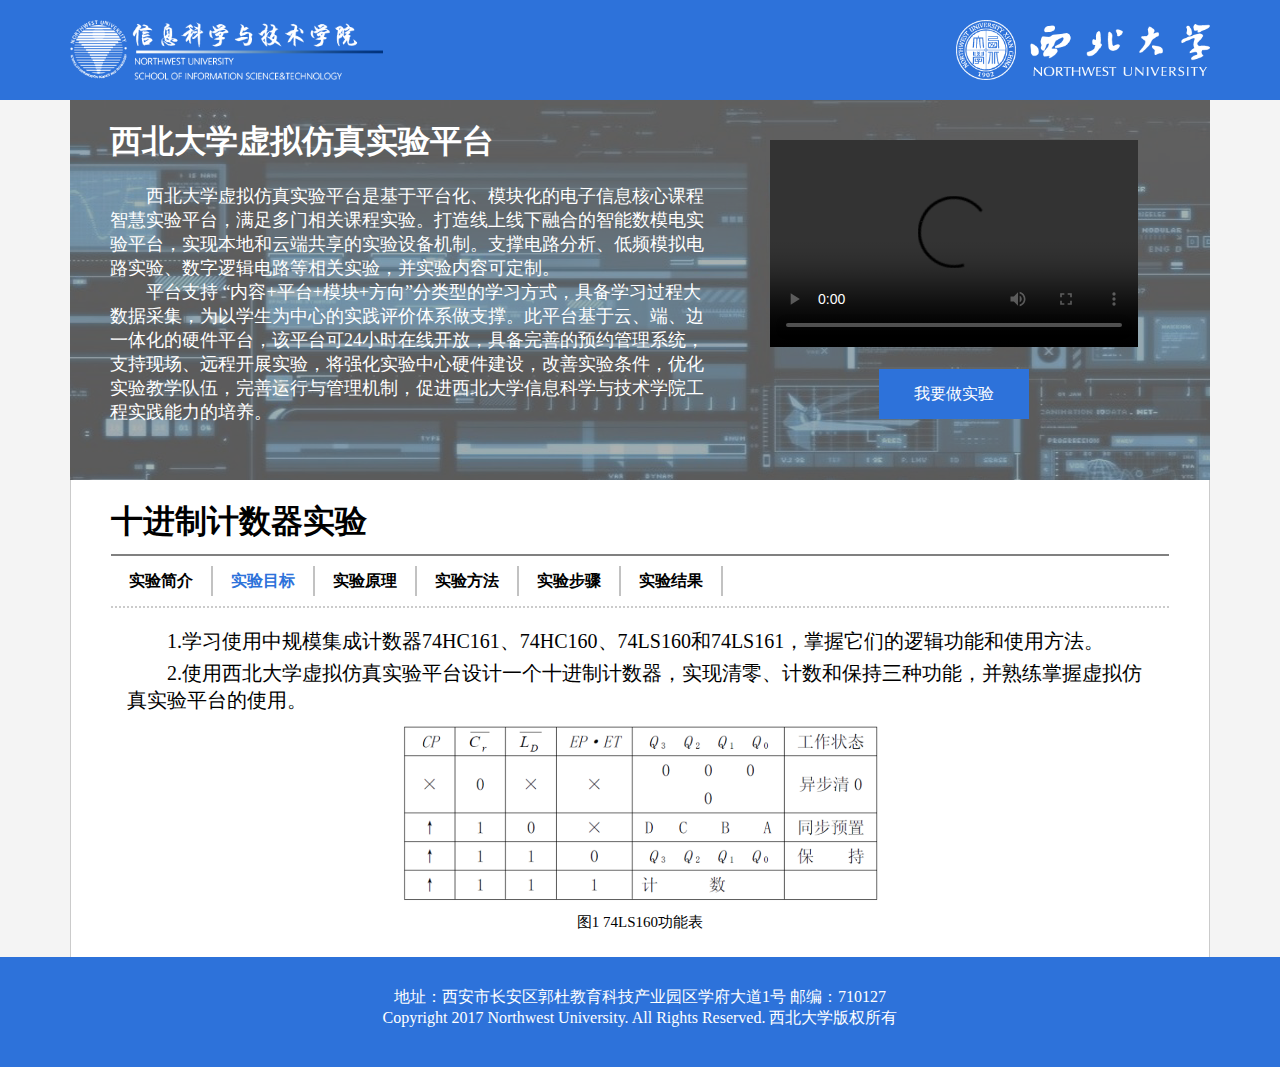
==== html/index.html @ e0c57e28 "nwucal css html imgs" ====
<!DOCTYPE html>
<html lang="en">
<head>
    <meta charset="UTF-8">
    <meta name="viewport" content="width=device-width, initial-scale=1.0">
    <title>十进制计数器虚拟仿真实验-西北大学虚拟仿真实验平台</title>
    <link rel="stylesheet" href="../css/index.css">
</head>
<body>
    <div class="header">
        <div class="headcontent">
            <a href="https://ist.nwu.edu.cn/"><img class="headleft" src="../images/headleft.jpg" alt="西北大学信息科学与技术学院" title="西北大学信息科学与技术学院"></a>
            <a href="https://www.nwu.edu.cn/"><img class="headright" src="../images/headright.png" alt="西北大学" title="西北大学"></a>
        </div>
    </div>
    <div class="banner">
        <div class="bannerleft">
            <div class="text">
                <h1>西北大学虚拟仿真实验平台</h1>
                <p class="introduction">西北大学虚拟仿真实验平台是基于平台化、模块化的电子信息核心课程智慧实验平台，满足多门相关课程实验。打造线上线下融合的智能数模电实验平台，实现本地和云端共享的实验设备机制。支撑电路分析、低频模拟电路实验、数字逻辑电路等相关实验，并实验内容可定制。</p>
                <p class="introduction">平台支持 “内容+平台+模块+方向”分类型的学习方式，具备学习过程大数据采集，为以学生为中心的实践评价体系做支撑。此平台基于云、端、边一体化的硬件平台，该平台可24小时在线开放，具备完善的预约管理系统，支持现场、远程开展实验，将强化实验中心硬件建设，改善实验条件，优化实验教学队伍，完善运行与管理机制，促进西北大学信息科学与技术学院工程实践能力的培养。</p>
            </div>
        </div>
        <div class="bannerright">
            <div class="video">
                <video src="../video/video.mp4" controls>123</video>
            </div>
            <div class="buttonscope">
                <div class="button">
                    <a href="http://minibox.elflect.com/"><div class="excercisebutton" title="点击开始实验">我要做实验</div></a>
                </div class="button">
            </div>
        </div>
    </div>
    <div class="wrapper">
        <div class="title">
            <h1>十进制计数器实验</h1>
        </div>
        <div class="label">
            <ul>
                <li><a href="./introduce.html">实验简介</a></li>
                <li class="selected">实验目标</li>
                <li><a href="./theory.html">实验原理</a></li>
                <li><a href="./method.html">实验方法</a></li>
                <li><a href="./procedure.html">实验步骤</a></li>
                <li><a href="./result.html">实验结果</a></li>
            </ul>
        </div>
        <div class="text">
            <p>1.学习使用中规模集成计数器74HC161、74HC160、74LS160和74LS161，掌握它们的逻辑功能和使用方法。</p>
            <p>2.使用西北大学虚拟仿真实验平台设计一个十进制计数器，实现清零、计数和保持三种功能，并熟练掌握虚拟仿真实验平台的使用。
            </p>
            <img src="../images/index01.png" height="190px" alt="74LS160功能表" title="74LS160功能表">
            <p class="picture">图1 74LS160功能表</p>
        </div>
    </div>
    <div class="footer">
        <div class="content">
            <p>地址：西安市长安区郭杜教育科技产业园区学府大道1号 邮编：710127</p>
            <p>Copyright 2017 Northwest University. All Rights Reserved. 西北大学版权所有</p>
        </div>
    </div>  
</body>
</html>
---- css/index.css ----
*{
    margin: 0;
    padding: 0;
}
a{
    text-decoration: none;
}

body{
    background-color: rgb(244,244,244);
    display: flex;
    flex-direction: column;
    min-height: 100vh;
}

.header{
    height: 100px;
    background-color: rgb(45,114,218);
}
.header .headcontent{
    margin: 0 auto;
    padding: 20px;
    width: 1140px;
}
.header .headcontent .headleft{
    float: left;
    height: 60px;
}
.header .headcontent .headright{
    float: right;
    height: 60px;
}

.banner{
    box-sizing: border-box;
    margin: 0 auto;
    padding: 20px 40px 20px 40px;
    width: 1140px;
    height: 380px;
    background-image: url(../images/banner.png);
}
.banner .bannerleft{
    display: inline-block;
    box-sizing: border-box;
    margin-right: 40px;
    
    width: 600px;
    height: 300px;
}
.banner .bannerleft .text{
    box-sizing: border-box;
    margin-right: 40px;

    width: 600px;
    height: 300px;
}
.banner .bannerleft .text h1{
    float: left;
    padding-bottom: 20px;
    color: white;
    font-size: 32px;
}
.banner .bannerleft .text .introduction {
    float: left;
    text-indent: 2em;
    color: white;
    font-size: 18px;
}

.banner .bannerright{
    display: inline-block;
    box-sizing: border-box;
    padding: 20px 0 0 0;

    width: 400px;
    height: 300px;
}
.banner .bannerright .video{
    box-sizing: border-box;
    float: right;
    display: inline-block;
    box-sizing: border-box;
    padding: 0 16px 0 16px;

    width: 400px;
    height: 207px;
}
.banner .bannerright .video video{
    width: 368px;
    height: 207px;
}

.banner .bannerright .buttonscope{
    float: right;
    display: inline-block;
    box-sizing: border-box;
    padding: 21.5px 0 21.5px 0;

    width: 400px;
    height: 93px;
}
.banner .bannerright .buttonscope .button{
    margin: 0 auto;
    text-align: center;
    width: 150px;
    height: 50px;
}
.banner .bannerright .buttonscope .button .excercisebutton{
    margin: 0 auto;
    text-align: center;
    width: 150px;
    height: 50px;
    line-height: 50px;
    background-color: rgb(45,114,218);
    color: white;
}
.banner .bannerright .buttonscope .button .excercisebutton:hover{
    background-color: rgb(196, 127, 0);
}

.wrapper{
    box-sizing: border-box;
    margin: 0 auto;
    padding: 20px 40px 20px 40px;
    width: 1140px;
    border-left: 1px solid rgb(203, 203, 203);
    border-right: 1px solid rgb(203, 203, 203);
    background-color: rgb(255, 255, 255);

    flex-grow: 1;
    overflow-y: auto;
}
.wrapper .title{
    margin-bottom: 10px;
    padding-bottom: 10px;
    border-bottom: 2px solid grey;
}
.wrapper .label{
    margin-bottom: 20px;
    padding-bottom: 10px;
    border-bottom: 2px dotted rgb(203, 203, 203);
    height: 30px;
}
.wrapper .label ul{
    list-style: none;
}
.wrapper .label ul li{
    float: left;
    border-right: 2px solid rgb(194, 194, 194);
    text-decoration: none;
    width: 100px;
    height: 30px;
    text-align: center;
    font-weight: 600;
    line-height: 30px;
}
.wrapper .label ul .selected{
    color: rgb(45,114,218);
}
.wrapper .label ul li a{
    color: black;
}
.wrapper .text{
    text-indent: 40px;
    padding: 0px 16px 0px 16px;
    text-align: center;
}
.wrapper .text p{
    text-align: left;
    font-size: 20px;
    padding-bottom: 5px;
}
.wrapper .text .picture{
    text-align: center;
    text-indent: 0;
    font-size: 15px;
    padding-bottom: 5px;
}

.footer{
    height: 110px;
    background-color: rgb(45,114,218);
    position: sticky;
}
.footer .content{
    box-sizing: border-box;
    margin: 0 auto;
    padding: 30px 40px 30px 40px;
    width: 1140px;
    text-align: center;
}
.footer .content p{
    color: white;
}
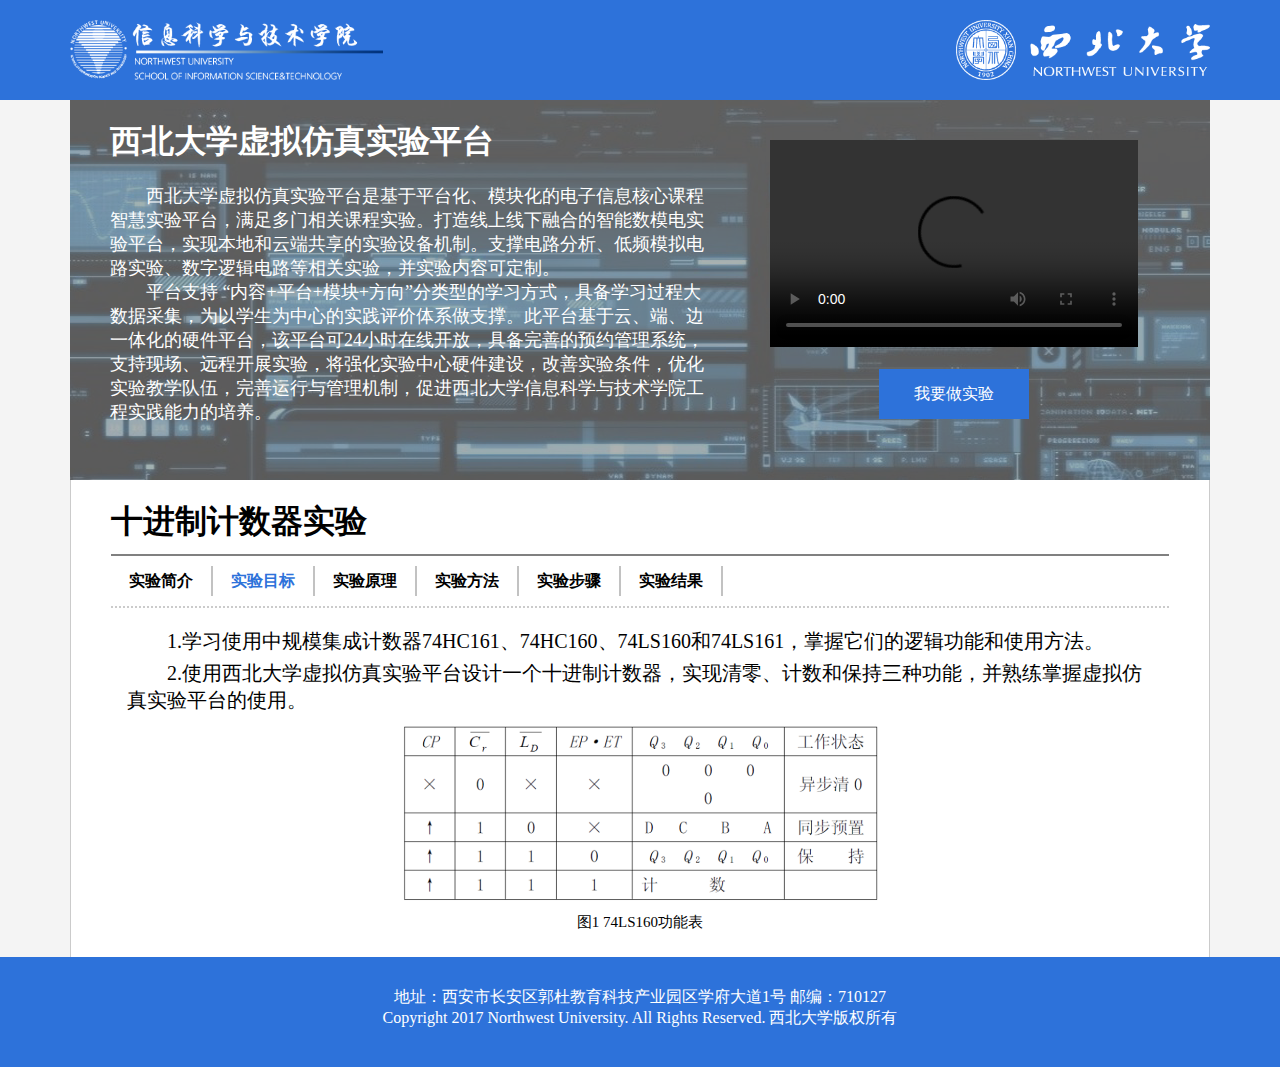
==== commit ba1d65b6: "fix video path to videos" ====
--- a/html/index.html
+++ b/html/index.html
@@ -23,7 +23,7 @@
         </div>
         <div class="bannerright">
             <div class="video">
-                <video src="../video/video.mp4" controls>123</video>
+                <video src="../videos/video.mp4" controls>123</video>
             </div>
             <div class="buttonscope">
                 <div class="button">
